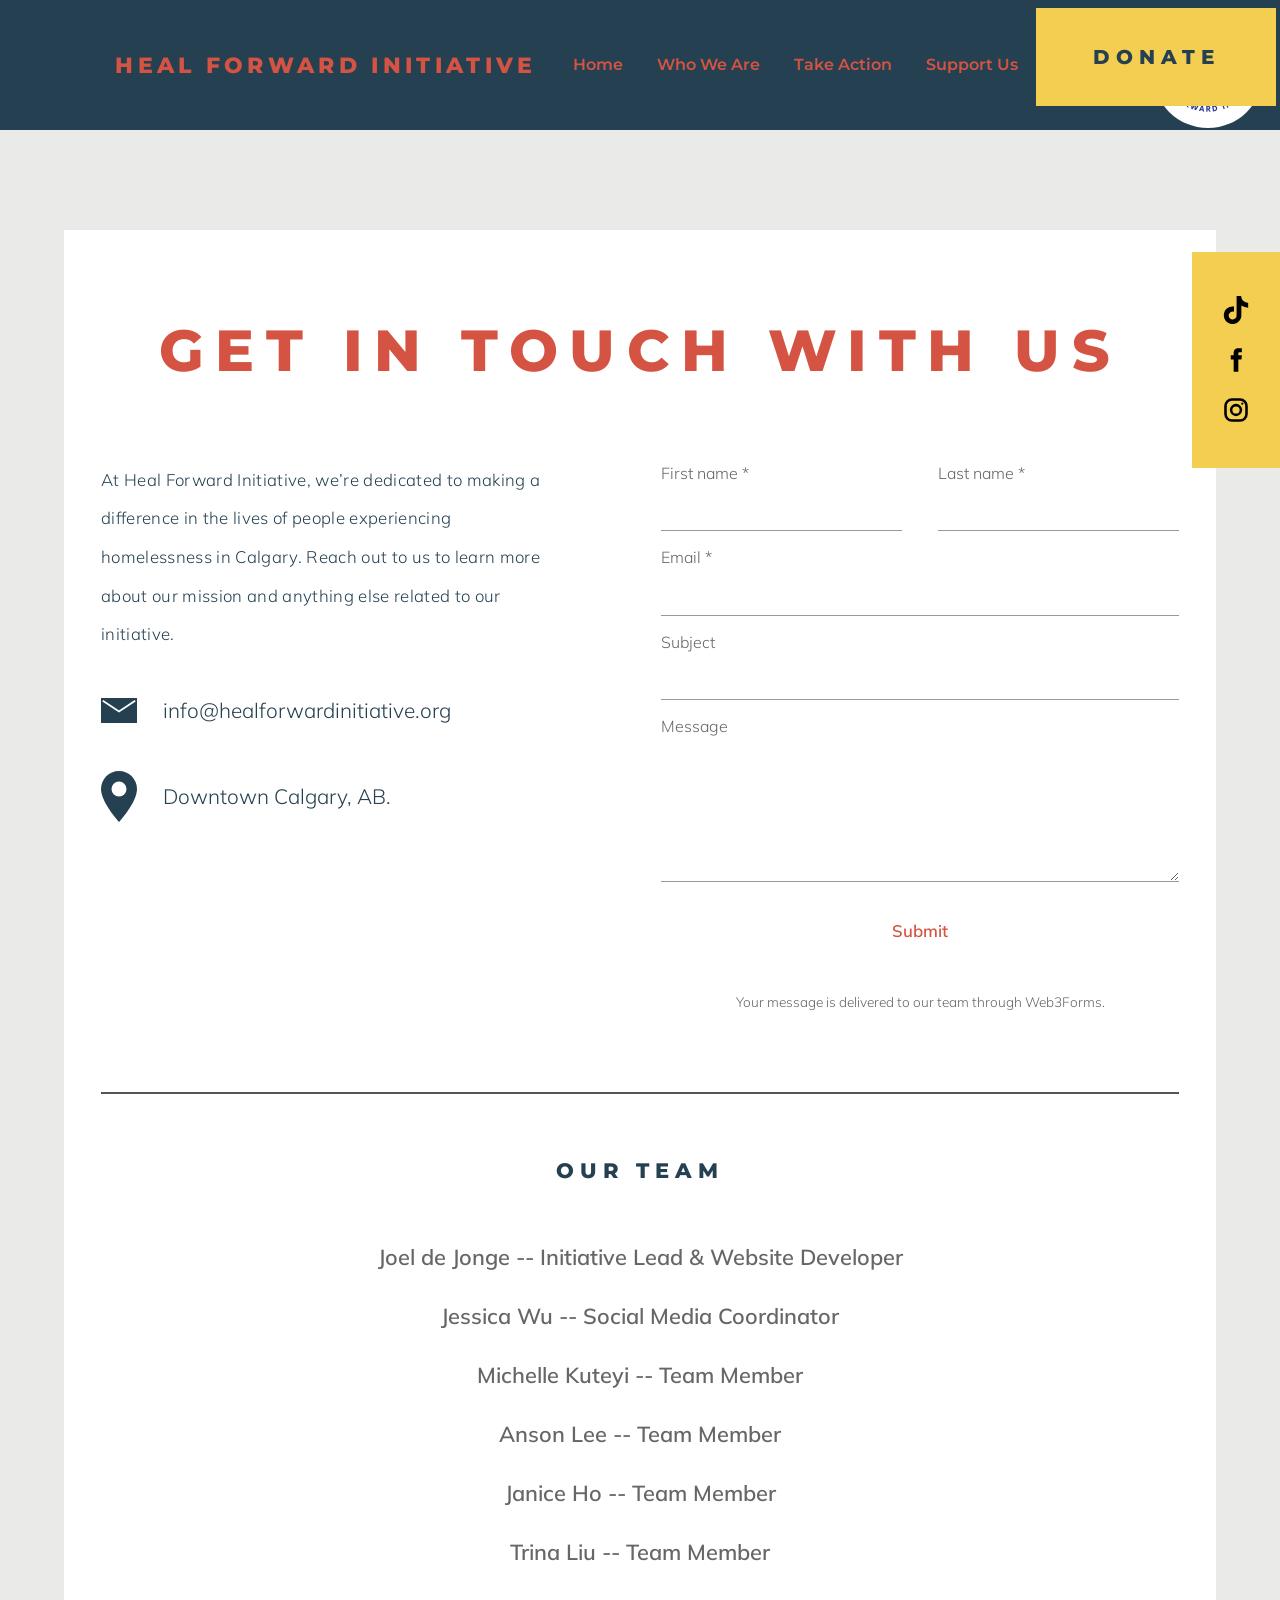
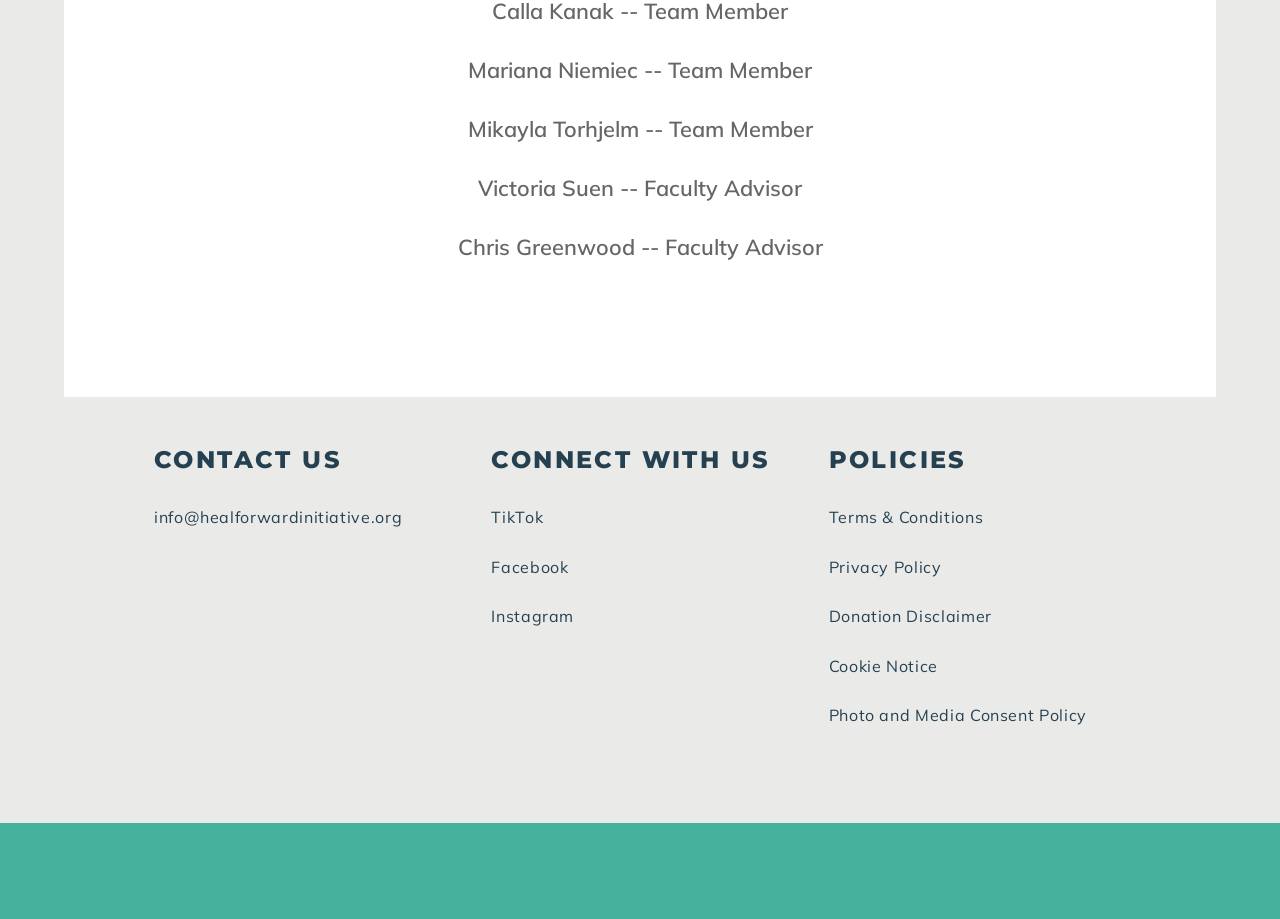
==== contact/index.html @ e74245ce "Create index.html" ====
<!DOCTYPE html>
<html lang="en">
<head>
  <meta charset="utf-8">
  <meta name="viewport" content="width=device-width, initial-scale=1">
  <meta name="color-scheme" content="only light">
  <title>Contact | Heal Forward Initiative</title>
  <meta name="description" content="Get in touch with HFI. We'd love to connect with donors, churches, and anyone who wants to make a difference in Calgary.">
  <link rel="icon" href="/logo.png">
  <link rel="preconnect" href="https://fonts.googleapis.com">
  <link rel="preconnect" href="https://fonts.gstatic.com" crossorigin>
  <link href="https://fonts.googleapis.com/css2?family=Montserrat:wght@500;600;800&family=Mulish:wght@300;400;600&family=Playfair+Display:ital,wght@0,400;1,400&family=Jost:wght@300&display=swap" rel="stylesheet">
  <link rel="stylesheet" href="/style.css">
  <link rel="stylesheet" href="/contact/contact.css">
</head>
<body class="ct">

<header class="site-header">
  <div class="header-inner">
    <a class="brand" href="/">Heal Forward Initiative</a>
    <button class="menu-btn" id="menu-btn" aria-label="Menu" aria-expanded="false" aria-controls="nav"><span></span><span></span><span></span></button>
    <nav class="nav" id="nav" aria-label="Main">
      <a href="/">Home</a>
      <a href="/who-we-are/">Who We Are</a>
      <a href="/take-action/">Take Action</a>
      <a href="/support-us/">Support Us</a>
      <a href="/contact/" class="current" aria-current="page">Contact</a>
    </nav>
    <a class="logo-link" href="/" aria-label="Heal Forward Initiative home"><img src="/logo.png" alt="Heal Forward Initiative logo" width="110" height="110"></a>
  </div>
  <a class="donate" href="/support-us/">Donate</a>
</header>

<aside class="social-bar" aria-label="Social media">
  <a href="https://www.tiktok.com/@healforwardinitiative" aria-label="TikTok"><svg viewBox="0 0 24 24" fill="currentColor"><path d="M12.525.02c1.31-.02 2.61-.01 3.91-.02.08 1.53.63 3.09 1.75 4.17 1.12 1.11 2.7 1.62 4.24 1.79v4.03c-1.44-.05-2.89-.35-4.2-.97-.57-.26-1.1-.59-1.62-.93-.01 2.92.01 5.84-.02 8.75-.08 1.4-.54 2.79-1.35 3.94-1.31 1.92-3.58 3.17-5.91 3.21-1.43.08-2.86-.31-4.08-1.03-2.02-1.19-3.44-3.37-3.65-5.71-.02-.5-.03-1-.01-1.49.18-1.9 1.12-3.72 2.58-4.96 1.66-1.44 3.98-2.13 6.15-1.72.02 1.48-.04 2.96-.04 4.44-.99-.32-2.15-.23-3.02.37-.63.41-1.11 1.04-1.36 1.75-.21.51-.15 1.07-.14 1.61.24 1.64 1.82 3.02 3.5 2.87 1.12-.01 2.19-.66 2.77-1.61.19-.33.4-.67.41-1.06.1-1.79.06-3.57.07-5.36.01-4.03-.01-8.05.02-12.07z"/></svg></a>
  <a href="https://www.facebook.com/profile.php?id=61590595524438" aria-label="Facebook"><svg viewBox="0 0 24 24" fill="currentColor"><path d="M14 8V6.5c0-.7.2-1.1 1.2-1.1H17V2h-2.8C11.2 2 10 3.7 10 6.2V8H7.5v3.5H10V22h4V11.5h2.7L17 8h-3z"/></svg></a>
  <a href="https://www.instagram.com/healforwardinitiative/" aria-label="Instagram"><svg viewBox="0 0 24 24" fill="none" stroke="currentColor" stroke-width="2.2"><rect x="3" y="3" width="18" height="18" rx="5.5"/><circle cx="12" cy="12" r="4.2"/><circle cx="17.4" cy="6.6" r="1" fill="currentColor" stroke="none"/></svg></a>
</aside>

<main>
  <section class="c-panel">
    <div class="c-wrap">
      <h1>Get in touch with us</h1>

      <div class="c-grid">
        <div>
          <p class="c-intro">At Heal Forward Initiative, we&rsquo;re dedicated to making a difference in the lives of people experiencing homelessness in Calgary. Reach out to us to learn more about our mission and anything else related to our initiative.</p>
          <p class="c-row">
            <svg viewBox="0 0 40 28" aria-hidden="true"><rect width="40" height="28" fill="#254151"/><path d="M2 3l18 12L38 3" fill="none" stroke="#fff" stroke-width="2"/></svg>
            <a href="mailto:info@healforwardinitiative.org">info@healforwardinitiative.org</a>
          </p>
          <p class="c-row">
            <svg viewBox="0 0 24 34" aria-hidden="true"><path d="M12 0C5.4 0 0 5.4 0 12c0 9 12 22 12 22s12-13 12-22C24 5.4 18.6 0 12 0z" fill="#254151"/><circle cx="12" cy="12" r="5" fill="#fff"/></svg>
            <span>Downtown Calgary, AB.</span>
          </p>
        </div>

        <form class="c-form" id="contact-form" action="https://api.web3forms.com/submit" method="POST">
          <input type="hidden" name="access_key" value="bcdc4eac-b3b6-4b79-a6b6-0e1a61b65789">
          <input type="hidden" name="from_name" value="Heal Forward Initiative website">
          <input type="checkbox" name="botcheck" style="display:none" tabindex="-1" autocomplete="off">
          <div class="pair">
            <div class="f"><label for="fn">First name *</label><input id="fn" name="first_name" type="text" required autocomplete="given-name"></div>
            <div class="f"><label for="ln">Last name *</label><input id="ln" name="last_name" type="text" required autocomplete="family-name"></div>
          </div>
          <div class="f"><label for="em">Email *</label><input id="em" name="email" type="email" required autocomplete="email"></div>
          <div class="f"><label for="sj">Subject</label><input id="sj" name="subject" type="text"></div>
          <div class="f"><label for="ms">Message</label><textarea id="ms" name="message"></textarea></div>
          <button class="c-send" id="send" type="submit">Submit</button>
          <p class="c-status" id="form-status" role="status"></p>
          <p class="c-note">Your message is delivered to our team through Web3Forms.</p>
        </form>
      </div>

      <hr class="c-rule">

      <h2>Our Team</h2>
      <ul class="team">
        <li>Joel de Jonge -- Initiative Lead &amp; Website Developer</li>
        <li>Jessica Wu -- Social Media Coordinator</li>
        <li>Michelle Kuteyi -- Team Member</li>
        <li>Anson Lee -- Team Member</li>
        <li>Janice Ho -- Team Member</li>
        <li>Trina Liu -- Team Member</li>
        <li>Calla Kanak -- Team Member</li>
        <li>Mariana Niemiec -- Team Member</li>
        <li>Mikayla Torhjelm -- Team Member</li>
        <li>Victoria Suen -- Faculty Advisor</li>
        <li>Chris Greenwood -- Faculty Advisor</li>
      </ul>
    </div>
  </section>
</main>

<footer class="site-footer">
  <div class="footer-grid">
    <div>
      <h3>Contact Us</h3>
      <ul><li><a href="mailto:info@healforwardinitiative.org">info@healforwardinitiative.org</a></li></ul>
    </div>
    <div>
      <h3>Connect With Us</h3>
      <ul>
        <li><a href="https://www.tiktok.com/@healforwardinitiative">TikTok</a></li>
        <li><a href="https://www.facebook.com/profile.php?id=61590595524438">Facebook</a></li>
        <li><a href="https://www.instagram.com/healforwardinitiative/">Instagram</a></li>
      </ul>
    </div>
    <div>
      <h3>Policies</h3>
      <ul>
        <li><a href="/terms-and-conditions/">Terms &amp; Conditions</a></li>
        <li><a href="/privacy-policy/">Privacy Policy</a></li>
        <li><a href="/donation-disclaimer/">Donation Disclaimer</a></li>
        <li><a href="/cookie-notice/">Cookie Notice</a></li>
        <li><a href="/photo-and-media-consent-policy/">Photo and Media Consent Policy</a></li>
      </ul>
    </div>
  </div>
  <div class="footer-strip"></div>
</footer>

<script>
  var btn = document.getElementById('menu-btn'), nav = document.getElementById('nav');
  btn.addEventListener('click', function () {
    var open = nav.classList.toggle('open');
    btn.setAttribute('aria-expanded', open);
  });

  var form = document.getElementById('contact-form'),
      status = document.getElementById('form-status'),
      send = document.getElementById('send');
  form.addEventListener('submit', function (e) {
    e.preventDefault();
    var fd = new FormData(form);
    fd.set('name', (fd.get('first_name') + ' ' + fd.get('last_name')).trim());
    if (!fd.get('subject')) fd.set('subject', 'New message from the HFI website');
    send.disabled = true; send.textContent = 'Sending...'; status.textContent = '';
    fetch('https://api.web3forms.com/submit', { method: 'POST', body: fd })
      .then(function (r) { return r.json(); })
      .then(function (d) {
        if (d.success) { status.textContent = 'Thank you! Your message has been sent.'; form.reset(); }
        else { status.textContent = 'Something went wrong. Please email us at info@healforwardinitiative.org.'; }
      })
      .catch(function () { status.textContent = 'Something went wrong. Please email us at info@healforwardinitiative.org.'; })
      .then(function () { send.disabled = false; send.textContent = 'Submit'; });
  });
</script>
</body>
</html>
---- style.css ----
:root {
  --red: #d55342;
  --green: #45b29d;
  --yellow: #f4ce50;
  --blue: #254151;
  --gray: #eaeae8;
  --head: 'Montserrat', 'Arial Black', Arial, sans-serif;
  --body: 'Mulish', 'Helvetica Neue', Arial, sans-serif;
}
* { box-sizing: border-box; }
html { scroll-behavior: smooth; }
body { margin: 0; background: var(--blue); color: #fff; font-family: var(--body); font-weight: 300; line-height: 1.6; }
a { color: inherit; }
:focus-visible { outline: 3px solid var(--yellow); outline-offset: 3px; }
h1, h2, h3 { font-family: var(--head); font-weight: 800; text-transform: uppercase; margin: 0; }

/* Header */
.site-header { position: sticky; top: 0; z-index: 20; background: var(--blue); height: 130px; }
.header-inner { display: flex; align-items: center; gap: 36px; height: 100%; padding-left: 9vw; }
.brand { font-family: var(--head); font-weight: 800; font-size: 1.35rem; letter-spacing: .2em; text-transform: uppercase; text-decoration: none; color: var(--red); white-space: nowrap; }
.nav { display: flex; gap: 34px; }
.nav a { font-family: var(--head); font-weight: 600; font-size: 1rem; text-decoration: none; color: var(--red); }
.nav a.current { color: #fff; }
.nav a:hover { color: #fff; }
.logo-link { display: block; width: 110px; height: 110px; border-radius: 50%; background: #fff; overflow: hidden; flex: none; margin-top: 16px; }
.logo-link img { display: block; width: 100%; height: 100%; }
.menu-btn { display: none; }
.donate { position: absolute; top: 8px; right: 4px; width: 240px; height: 98px; display: flex; align-items: center; justify-content: center; background: var(--yellow); color: var(--blue); font-family: var(--head); font-weight: 800; font-size: 1.25rem; letter-spacing: .3em; text-transform: uppercase; text-decoration: none; }
.donate:hover { background: #fff; }

/* Social bar */
.social-bar { position: fixed; right: 0; top: 28vh; z-index: 15; width: 88px; padding: 44px 0; display: flex; flex-direction: column; align-items: center; gap: 22px; background: var(--yellow); color: #000; }
.social-bar svg { display: block; width: 28px; height: 28px; }

/* Hero */
.hero { text-align: center; padding: 70px 24px 80px; }
.hero h1 { color: var(--yellow); font-size: clamp(2.6rem, 7vw, 5.4rem); letter-spacing: .14em; line-height: 1.45; max-width: 1000px; margin: 0 auto 50px; }
.lead { font-size: clamp(1.2rem, 2vw, 1.65rem); max-width: 900px; margin: 0 auto; }
.verse { font-weight: 600; font-size: clamp(1.05rem, 1.7vw, 1.4rem); max-width: 900px; margin: 48px auto; }
.btn-dark { display: inline-block; background: #222; color: #fff; text-decoration: none; padding: 18px 56px; font-weight: 400; letter-spacing: .05em; font-size: 1.1rem; }
.btn-dark:hover { background: #000; }

/* Mission / Join band */
.band { display: grid; grid-template-columns: 1.7fr 1fr; margin: 0 5%; min-height: 395px; }
.band h2 { font-size: clamp(1.8rem, 3vw, 2.6rem); letter-spacing: .12em; }
.band-mission { background: var(--gray); color: var(--blue); text-align: center; padding: 70px 48px; }
.band-mission p { font-size: clamp(1.15rem, 1.7vw, 1.5rem); line-height: 1.9; max-width: 600px; margin: 24px auto; }
.text-link { color: var(--green); text-decoration: none; font-size: 1.1rem; }
.text-link:hover { text-decoration: underline; }
.band-join { background: var(--red); color: #fff; text-align: center; padding: 70px 24px; }
.band-join h2 { margin-bottom: 56px; }

/* Pill buttons */
.btn-pill { display: inline-block; background: #fff; color: var(--red); font-family: var(--head); font-weight: 600; text-decoration: none; padding: 18px 40px; border-radius: 50px; text-transform: uppercase; font-size: 1rem; }
.cta .btn-pill { text-transform: none; font-size: 1.05rem; padding: 20px 48px; }
.btn-pill:hover { background: var(--yellow); color: var(--blue); }

/* Why this matters */
.why { padding: 70px 5% 90px; text-align: center; }
.why h2 { color: var(--yellow); font-size: clamp(2rem, 4.5vw, 3.6rem); letter-spacing: .22em; margin-bottom: 36px; }
.why-box { display: grid; grid-template-columns: 1fr 1fr; max-width: 1180px; margin: 0 auto; border: 4px solid var(--yellow); }
.why-box p { margin: 0; padding: 40px 36px; font-size: clamp(1.1rem, 1.9vw, 1.7rem); line-height: 1.7; }
.why-box p + p { border-left: 4px solid var(--yellow); }

/* Call to action */
.cta { background: var(--red); display: flex; align-items: center; justify-content: center; gap: 90px; padding: 100px 5%; }
.cta h2 { font-size: clamp(1.4rem, 2.4vw, 2rem); letter-spacing: .12em; max-width: 620px; }

/* Footer */
.site-footer { background: var(--gray); color: var(--blue); }
.footer-grid { display: grid; grid-template-columns: repeat(3, 1fr); gap: 40px; max-width: 1100px; margin: 0 auto; padding: 44px 5% 70px; }
.site-footer h3 { font-size: 1.5rem; letter-spacing: .1em; margin-bottom: 26px; }
.site-footer ul { list-style: none; margin: 0; padding: 0; }
.site-footer li { margin-bottom: 24px; font-weight: 400; letter-spacing: .04em; }
.site-footer a { text-decoration: none; }
.site-footer a:hover { text-decoration: underline; }
.footer-strip { height: 96px; background: var(--green); }

/* Tablet and phone */
@media (max-width: 1100px) {
  .site-header { position: static; height: auto; padding: 36px 16px 28px; text-align: center; }
  .header-inner { flex-direction: column; gap: 22px; padding: 0; }
  .brand { font-size: clamp(1rem, 4.4vw, 1.6rem); white-space: normal; }
  .logo-link { display: none; }
  .menu-btn { display: block; background: none; border: 0; padding: 10px; cursor: pointer; }
  .menu-btn span { display: block; width: 38px; height: 4px; background: #fff; margin: 7px 0; border-radius: 2px; }
  .nav { display: none; flex-direction: column; gap: 16px; }
  .nav.open { display: flex; }
  .donate { position: static; width: 82%; height: 62px; margin: 28px auto 0; }
  .social-bar { display: none; }
  .band { grid-template-columns: 1fr; margin: 0; }
  .band-mission, .band-join { padding: 60px 24px; }
  .why-box { grid-template-columns: 1fr; border: 0; border-top: 4px solid var(--yellow); border-bottom: 4px solid var(--yellow); }
  .why-box p + p { border-left: 0; }
  .cta { flex-direction: column; gap: 40px; text-align: center; padding: 70px 24px; }
  .footer-grid { grid-template-columns: 1fr; text-align: center; padding-bottom: 50px; }
}
@media (prefers-reduced-motion: reduce) { html { scroll-behavior: auto; } }
---- contact/contact.css ----
/* Contact page only (self-contained) */
body.ct { background: var(--gray); color: var(--blue); }
.ct main { padding-top: 100px; }
.c-panel { background: #fff; margin: 0 5%; padding: 80px 24px 110px; }
.c-wrap { max-width: 1078px; margin: 0 auto; }
.c-panel h1 { font-size: clamp(2rem, 5vw, 3.6rem); letter-spacing: .2em; color: var(--red); text-align: center; line-height: 1.4; margin: 0 0 70px; }
.c-grid { display: grid; grid-template-columns: 1fr 1.15fr; gap: 110px; align-items: start; }
.c-intro { font-size: 1.05rem; line-height: 2.3; letter-spacing: .02em; margin: 0 0 40px; }
.c-row { display: flex; align-items: center; gap: 26px; margin: 0 0 44px; font-size: 1.3rem; }
.c-row svg { flex: none; width: 36px; }
.c-row a { text-decoration: none; }
.c-row a:hover { text-decoration: underline; }
.c-form .pair { display: grid; grid-template-columns: 1fr 1fr; gap: 36px; }
.c-form label { display: block; font-size: 1rem; color: #666; margin: 0 0 2px; }
.c-form .f { margin: 0 0 14px; }
.c-form input, .c-form textarea { width: 100%; border: 0; border-bottom: 1px solid #999; background: transparent; font: 300 1.1rem var(--body); color: var(--blue); padding: 12px 0 8px; border-radius: 0; }
.c-form textarea { height: 140px; resize: vertical; }
.c-form input:focus, .c-form textarea:focus { outline: 0; border-bottom: 2px solid var(--red); }
.c-send { display: block; margin: 20px auto 0; background: none; border: 0; color: var(--red); font: 600 1.05rem var(--body); cursor: pointer; padding: 10px 24px; }
.c-send:hover { text-decoration: underline; }
.c-send:disabled { opacity: .6; cursor: default; }
.c-status { text-align: center; font-size: 1rem; min-height: 1.5em; margin: 10px 0 0; }
.c-note { text-align: center; font-size: .85rem; color: #666; margin: 6px 0 0; }
.c-rule { border: 0; border-top: 2px solid #555; margin: 80px 0 60px; }
.c-panel h2 { font-size: 1.3rem; letter-spacing: .28em; text-align: center; margin: 0 0 50px; }
.team { list-style: none; margin: 0; padding: 0; text-align: center; }
.team li { font: 600 clamp(1.1rem, 1.7vw, 1.5rem) var(--body); color: #666; line-height: 1.7; margin: 0 0 22px; }
@media (max-width: 1100px) {
  .ct main { padding-top: 0; }
  .c-panel { margin: 0; padding: 40px 20px 70px; }
  .c-panel h1 { margin-bottom: 36px; }
  .c-grid { grid-template-columns: 1fr; gap: 20px; }
  .c-intro { text-align: center; }
  .c-form .pair { grid-template-columns: 1fr; gap: 0; }
  .c-row { font-size: 1.15rem; gap: 18px; }
  .c-rule { margin: 50px 0 40px; }
}
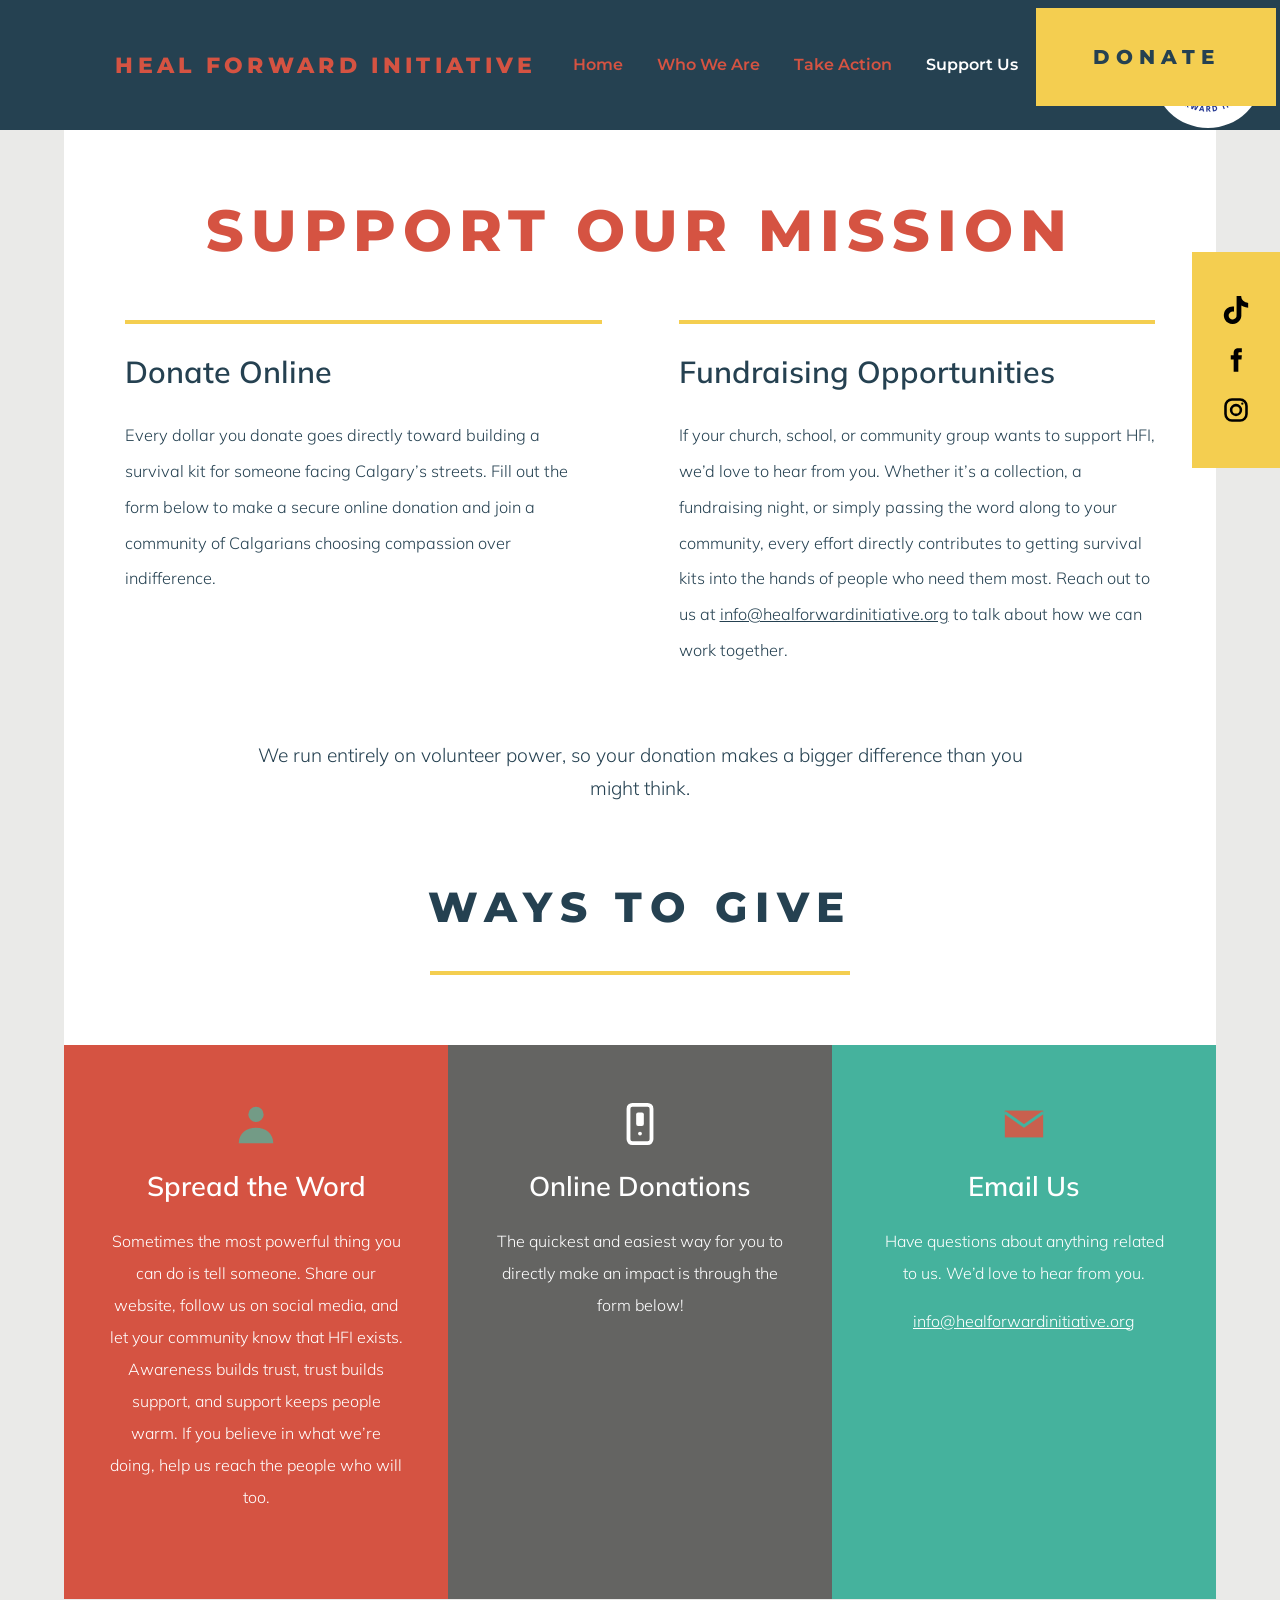
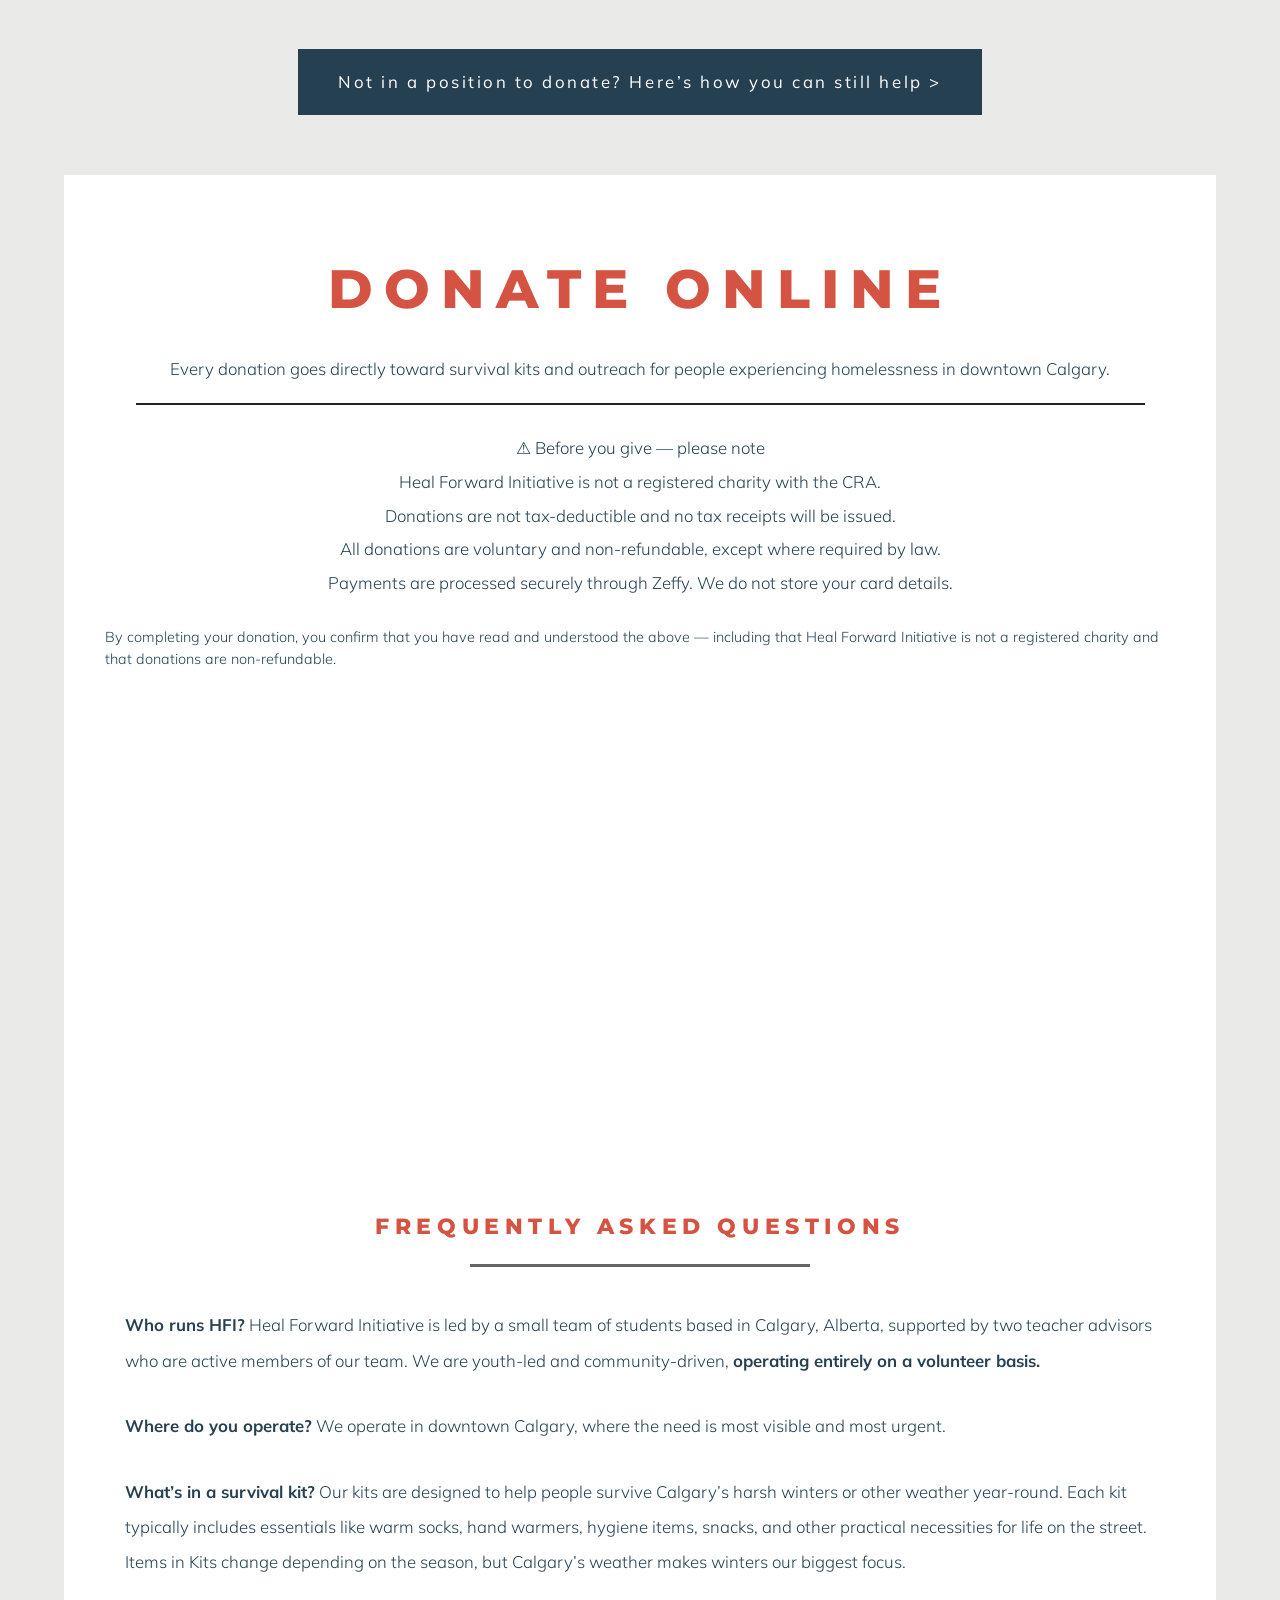
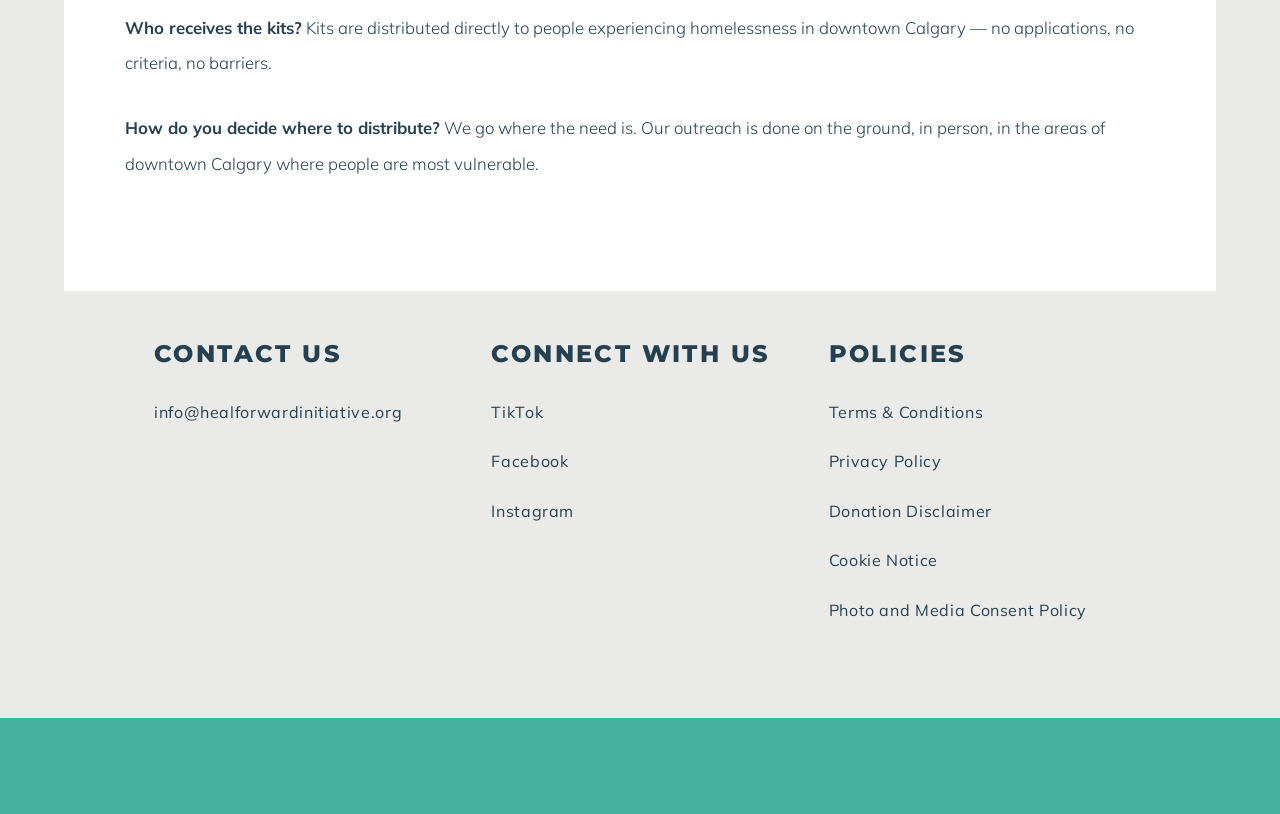
==== commit c78f421d: "Update index.html" ====
--- a/contact/index.html
+++ b/contact/index.html
@@ -4,16 +4,77 @@
   <meta charset="utf-8">
   <meta name="viewport" content="width=device-width, initial-scale=1">
   <meta name="color-scheme" content="only light">
-  <title>Contact | Heal Forward Initiative</title>
-  <meta name="description" content="Get in touch with HFI. We'd love to connect with donors, churches, and anyone who wants to make a difference in Calgary.">
+  <title>Support Us | Heal Forward Initiative</title>
+  <meta name="description" content="Every dollar helps. Support Heal Forward Initiative's mission to serve Calgary's homeless community with dignity, care, and essential supplies.">
+  <!-- head-pass -->
+  <link rel="canonical" href="https://www.healforwardinitiative.org/support-us/">
+  <meta name="theme-color" content="#254151">
+  <meta property="og:type" content="website">
+  <meta property="og:site_name" content="Heal Forward Initiative">
+  <meta property="og:title" content="Support Us | Heal Forward Initiative">
+  <meta property="og:description" content="Every dollar helps. Support Heal Forward Initiative's mission to serve Calgary's homeless community with dignity, care, and essential supplies.">
+  <meta property="og:url" content="https://www.healforwardinitiative.org/support-us/">
+  <meta property="og:image" content="https://www.healforwardinitiative.org/share.png">
+  <meta property="og:image:width" content="1200">
+  <meta property="og:image:height" content="630">
+  <meta property="og:image:alt" content="Heal Forward Initiative logo with the words Restoring dignity, faith, and hope in Calgary">
+  <meta name="twitter:card" content="summary_large_image">
+  <!-- /head-pass -->
   <link rel="icon" href="/logo.png">
   <link rel="preconnect" href="https://fonts.googleapis.com">
   <link rel="preconnect" href="https://fonts.gstatic.com" crossorigin>
-  <link href="https://fonts.googleapis.com/css2?family=Montserrat:wght@500;600;800&family=Mulish:wght@300;400;600&family=Playfair+Display:ital,wght@0,400;1,400&family=Jost:wght@300&display=swap" rel="stylesheet">
+  <link href="https://fonts.googleapis.com/css2?family=Montserrat:wght@500;600;800&family=Mulish:wght@300;400;600;700&family=Playfair+Display:ital,wght@0,400;1,400&family=Jost:wght@300&display=swap" rel="stylesheet">
   <link rel="stylesheet" href="/style.css">
-  <link rel="stylesheet" href="/contact/contact.css">
+  <style>
+/* Support Us page only (self-contained) */
+body.su { background: var(--gray); color: var(--blue); }
+.su-panel { background: #fff; margin: 0 5%; }
+.su-wrap { max-width: 1078px; margin: 0 auto; padding: 0 24px; }
+.su-top { padding-top: 70px; }
+.su-panel h1 { font-size: clamp(2rem, 4.8vw, 3.6rem); letter-spacing: .12em; line-height: 1.05; color: var(--red); text-align: center; margin: 0 0 60px; }
+.su-pair { display: grid; grid-template-columns: 1fr 1fr; gap: 77px; margin: 0 0 70px; }
+.su-pair > div { border-top: 4px solid var(--yellow); padding-top: 28px; }
+.su-pair h3 { font: 600 1.9rem/1.3 var(--body); text-transform: none; letter-spacing: 0; margin: 0 0 26px; }
+.su-pair p { font-size: 1.02rem; line-height: 2.2; margin: 0; }
+.su-pair a { color: var(--blue); }
+.su-volunteer { text-align: center; font-size: 1.2rem; line-height: 1.7; max-width: 800px; margin: 0 auto 70px; }
+.su-ways { text-align: center; font-size: clamp(1.8rem, 3.4vw, 2.6rem); letter-spacing: .2em; margin: 0 0 30px; }
+.su-rule { width: min(420px, 80%); height: 4px; background: var(--yellow); border: 0; margin: 0 auto 70px; }
+.su-cols { display: grid; grid-template-columns: repeat(3, 1fr); }
+.su-col { color: #fff; text-align: center; padding: 56px 44px 70px; min-height: 450px; }
+.su-col svg { width: 46px; height: 46px; }
+.su-col h3 { font: 600 1.7rem var(--body); text-transform: none; letter-spacing: 0; margin: 14px 0 22px; }
+.su-col p { font-size: 1rem; line-height: 2; margin: 0 0 1em; }
+.su-col a { color: #fff; }
+.c-red { background: var(--red); } .c-gray { background: #646462; } .c-teal { background: var(--green); }
+.su-band { padding: 50px 24px 60px; text-align: center; }
+.su-help { display: inline-block; background: var(--blue); color: #fff; font: 400 1.05rem/1.6 var(--body); letter-spacing: .15em; padding: 20px 40px; text-decoration: none; }
+.su-help:hover { background: #1b3140; }
+.su-give { padding: 70px 0 80px; }
+.su-give h2 { font-size: clamp(2rem, 4.6vw, 3.4rem); letter-spacing: .2em; color: var(--red); text-align: center; margin: 0 0 24px; }
+.su-sub { text-align: center; font-size: 1.05rem; margin: 0 0 20px; }
+.su-line { border: 0; border-top: 2px solid #222; width: min(1009px, 100%); margin: 0 auto 26px; }
+.su-note { text-align: center; font-size: 1.05rem; line-height: 2; margin: 0 0 28px; }
+.su-confirm { font-size: .9rem; line-height: 1.5; margin: 0 0 18px; }
+.su-zeffy { max-width: 1118px; margin: 0 auto 70px; padding: 0 24px; }
+.su-faq h2 { font-size: 1.4rem; letter-spacing: .25em; margin: 0 0 20px; }
+.su-faq .u { width: min(340px, 70%); border: 0; border-top: 3px solid #666; margin: 0 auto 40px; }
+.su-faq p { font-size: 1.05rem; line-height: 2.1; margin: 0 0 1.8em; }
+.su-faq b { font-weight: 700; }
+@media (max-width: 1100px) {
+  .su-panel { margin: 0; }
+  .su-top { padding-top: 40px; }
+  .su-pair { grid-template-columns: 1fr; gap: 40px; margin-bottom: 50px; }
+  .su-pair > div { text-align: center; }
+  .su-cols { grid-template-columns: 1fr; }
+  .su-col { min-height: 0; padding: 50px 24px 56px; }
+  .su-give { padding: 50px 0 60px; }
+  .su-help { display: block; font-size: .95rem; padding: 18px 20px; }
+  .su-faq h2 { text-align: center; }
+}
+  </style>
 </head>
-<body class="ct">
+<body class="su">
 
 <header class="site-header">
   <div class="header-inner">
@@ -23,8 +84,8 @@
       <a href="/">Home</a>
       <a href="/who-we-are/">Who We Are</a>
       <a href="/take-action/">Take Action</a>
-      <a href="/support-us/">Support Us</a>
-      <a href="/contact/" class="current" aria-current="page">Contact</a>
+      <a href="/support-us/" class="current" aria-current="page">Support Us</a>
+      <a href="/contact/">Contact</a>
     </nav>
     <a class="logo-link" href="/" aria-label="Heal Forward Initiative home"><img src="/logo.png" alt="Heal Forward Initiative logo" width="110" height="110"></a>
   </div>
@@ -38,56 +99,85 @@
 </aside>
 
 <main>
-  <section class="c-panel">
-    <div class="c-wrap">
-      <h1>Get in touch with us</h1>
-
-      <div class="c-grid">
+  <section class="su-panel">
+    <div class="su-wrap su-top">
+      <h1>Support our mission</h1>
+
+      <div class="su-pair">
         <div>
-          <p class="c-intro">At Heal Forward Initiative, we&rsquo;re dedicated to making a difference in the lives of people experiencing homelessness in Calgary. Reach out to us to learn more about our mission and anything else related to our initiative.</p>
-          <p class="c-row">
-            <svg viewBox="0 0 40 28" aria-hidden="true"><rect width="40" height="28" fill="#254151"/><path d="M2 3l18 12L38 3" fill="none" stroke="#fff" stroke-width="2"/></svg>
-            <a href="mailto:info@healforwardinitiative.org">info@healforwardinitiative.org</a>
-          </p>
-          <p class="c-row">
-            <svg viewBox="0 0 24 34" aria-hidden="true"><path d="M12 0C5.4 0 0 5.4 0 12c0 9 12 22 12 22s12-13 12-22C24 5.4 18.6 0 12 0z" fill="#254151"/><circle cx="12" cy="12" r="5" fill="#fff"/></svg>
-            <span>Downtown Calgary, AB.</span>
-          </p>
+          <h3>Donate Online</h3>
+          <p>Every dollar you donate goes directly toward building a survival kit for someone facing Calgary&rsquo;s streets. Fill out the form below to make a secure online donation and join a community of Calgarians choosing compassion over indifference.</p>
         </div>
-
-        <form class="c-form" id="contact-form" action="https://api.web3forms.com/submit" method="POST">
-          <input type="hidden" name="access_key" value="bcdc4eac-b3b6-4b79-a6b6-0e1a61b65789">
-          <input type="hidden" name="from_name" value="Heal Forward Initiative website">
-          <input type="checkbox" name="botcheck" style="display:none" tabindex="-1" autocomplete="off">
-          <div class="pair">
-            <div class="f"><label for="fn">First name *</label><input id="fn" name="first_name" type="text" required autocomplete="given-name"></div>
-            <div class="f"><label for="ln">Last name *</label><input id="ln" name="last_name" type="text" required autocomplete="family-name"></div>
-          </div>
-          <div class="f"><label for="em">Email *</label><input id="em" name="email" type="email" required autocomplete="email"></div>
-          <div class="f"><label for="sj">Subject</label><input id="sj" name="subject" type="text"></div>
-          <div class="f"><label for="ms">Message</label><textarea id="ms" name="message"></textarea></div>
-          <button class="c-send" id="send" type="submit">Submit</button>
-          <p class="c-status" id="form-status" role="status"></p>
-          <p class="c-note">Your message is delivered to our team through Web3Forms.</p>
-        </form>
-      </div>
-
-      <hr class="c-rule">
-
-      <h2>Our Team</h2>
-      <ul class="team">
-        <li>Joel de Jonge -- Initiative Lead &amp; Website Developer</li>
-        <li>Jessica Wu -- Social Media Coordinator</li>
-        <li>Michelle Kuteyi -- Team Member</li>
-        <li>Anson Lee -- Team Member</li>
-        <li>Janice Ho -- Team Member</li>
-        <li>Trina Liu -- Team Member</li>
-        <li>Calla Kanak -- Team Member</li>
-        <li>Mariana Niemiec -- Team Member</li>
-        <li>Mikayla Torhjelm -- Team Member</li>
-        <li>Victoria Suen -- Faculty Advisor</li>
-        <li>Chris Greenwood -- Faculty Advisor</li>
-      </ul>
+        <div>
+          <h3>Fundraising Opportunities</h3>
+          <p>If your church, school, or community group wants to support HFI, we&rsquo;d love to hear from you. Whether it&rsquo;s a collection, a fundraising night, or simply passing the word along to your community, every effort directly contributes to getting survival kits into the hands of people who need them most. Reach out to us at <a href="mailto:info@healforwardinitiative.org">info@healforwardinitiative.org</a> to talk about how we can work together.</p>
+        </div>
+      </div>
+
+      <p class="su-volunteer">We run entirely on volunteer power, so your donation makes a bigger difference than you might think.</p>
+
+      <h2 class="su-ways">Ways to Give</h2>
+      <hr class="su-rule">
+    </div>
+
+    <div class="su-cols">
+      <div class="su-col c-red">
+        <svg width="46" height="46" viewBox="0 0 24 24" aria-hidden="true"><circle cx="12" cy="7" r="4" fill="#739b86"/><path d="M3 22c0-5 4-8 9-8s9 3 9 8z" fill="#739b86"/></svg>
+        <h3>Spread the Word</h3>
+        <p>Sometimes the most powerful thing you can do is tell someone. Share our website, follow us on social media, and let your community know that HFI exists. Awareness builds trust, trust builds support, and support keeps people warm. If you believe in what we&rsquo;re doing, help us reach the people who will too.</p>
+      </div>
+      <div class="su-col c-gray">
+        <svg width="46" height="46" viewBox="0 0 24 24" aria-hidden="true"><rect x="6" y="2" width="12" height="20" rx="2" fill="none" stroke="#fff" stroke-width="2"/><rect x="10" y="6" width="4" height="7" rx="1" fill="#fff"/><circle cx="12" cy="17" r="1" fill="#fff"/></svg>
+        <h3>Online Donations</h3>
+        <p>The quickest and easiest way for you to directly make an impact is through the form below!</p>
+      </div>
+      <div class="su-col c-teal">
+        <svg width="46" height="46" viewBox="0 0 24 24" aria-hidden="true"><rect x="2" y="5" width="20" height="14" fill="#c9604e"/><path d="M2 6l10 7 10-7" fill="none" stroke="#45b29d" stroke-width="1.6"/></svg>
+        <h3>Email Us</h3>
+        <p>Have questions about anything related to us. We&rsquo;d love to hear from you.</p>
+        <p><a href="mailto:info@healforwardinitiative.org">info@healforwardinitiative.org</a></p>
+      </div>
+    </div>
+  </section>
+
+  <div class="su-band">
+    <a class="su-help" href="/take-action/">Not in a position to donate? Here&rsquo;s how you can still help &gt;</a>
+  </div>
+
+  <section class="su-panel su-give" id="donate">
+    <div class="su-wrap">
+      <h2>Donate online</h2>
+      <p class="su-sub">Every donation goes directly toward survival kits and outreach for people experiencing homelessness in downtown Calgary.</p>
+      <hr class="su-line">
+      <p class="su-note">&#9888; Before you give &mdash; please note<br>
+        Heal Forward Initiative is not a registered charity with the CRA.<br>
+        Donations are not tax-deductible and no tax receipts will be issued.<br>
+        All donations are voluntary and non-refundable, except where required by law.<br>
+        Payments are processed securely through Zeffy. We do not store your card details.</p>
+    </div>
+
+    <div class="su-zeffy">
+      <p class="su-confirm">By completing your donation, you confirm that you have read and understood the above &mdash; including that Heal Forward Initiative is not a registered charity and that donations are non-refundable.</p>
+      <div>
+        <div data-zeffy-embed data-form-url="/embed/donation-form/donate-to-change-lives-25573"></div>
+        <div data-zeffy-embed-fallback style="display:none;">
+          <div style="position:relative;overflow:hidden;height:450px;width:100%;"><iframe title='Donation form powered by Zeffy' style='position: absolute; border: 0; top:0;left:0;bottom:0;right:0;width:100%;height:100%' data-zeffy-embed-src='https://www.zeffy.com/embed/donation-form/donate-to-change-lives-25573' allowpaymentrequest allowTransparency="true"></iframe></div>
+        </div>
+        <script
+          src="https://www.zeffy.com/embed/v2/zeffy-embed.js"
+          onerror="document.querySelectorAll('[data-zeffy-embed-fallback]').forEach(function(el){el.style.display='block';el.querySelectorAll('iframe[data-zeffy-embed-src]').forEach(function(f){f.src=f.getAttribute('data-zeffy-embed-src');});});">
+        </script>
+      </div>
+    </div>
+
+    <div class="su-wrap su-faq">
+      <h2>Frequently Asked Questions</h2>
+      <hr class="u">
+      <p><b>Who runs HFI?</b> Heal Forward Initiative is led by a small team of students based in Calgary, Alberta, supported by two teacher advisors who are active members of our team. We are youth-led and community-driven, <b>operating entirely on a volunteer basis.</b></p>
+      <p><b>Where do you operate?</b> We operate in downtown Calgary, where the need is most visible and most urgent.</p>
+      <p><b>What&rsquo;s in a survival kit?</b> Our kits are designed to help people survive Calgary&rsquo;s harsh winters or other weather year-round. Each kit typically includes essentials like warm socks, hand warmers, hygiene items, snacks, and other practical necessities for life on the street. Items in Kits change depending on the season, but Calgary&rsquo;s weather makes winters our biggest focus.</p>
+      <p><b>Who receives the kits?</b> Kits are distributed directly to people experiencing homelessness in downtown Calgary &mdash; no applications, no criteria, no barriers.</p>
+      <p><b>How do you decide where to distribute?</b> We go where the need is. Our outreach is done on the ground, in person, in the areas of downtown Calgary where people are most vulnerable.</p>
     </div>
   </section>
 </main>
@@ -126,25 +216,6 @@
     var open = nav.classList.toggle('open');
     btn.setAttribute('aria-expanded', open);
   });
-
-  var form = document.getElementById('contact-form'),
-      status = document.getElementById('form-status'),
-      send = document.getElementById('send');
-  form.addEventListener('submit', function (e) {
-    e.preventDefault();
-    var fd = new FormData(form);
-    fd.set('name', (fd.get('first_name') + ' ' + fd.get('last_name')).trim());
-    if (!fd.get('subject')) fd.set('subject', 'New message from the HFI website');
-    send.disabled = true; send.textContent = 'Sending...'; status.textContent = '';
-    fetch('https://api.web3forms.com/submit', { method: 'POST', body: fd })
-      .then(function (r) { return r.json(); })
-      .then(function (d) {
-        if (d.success) { status.textContent = 'Thank you! Your message has been sent.'; form.reset(); }
-        else { status.textContent = 'Something went wrong. Please email us at info@healforwardinitiative.org.'; }
-      })
-      .catch(function () { status.textContent = 'Something went wrong. Please email us at info@healforwardinitiative.org.'; })
-      .then(function () { send.disabled = false; send.textContent = 'Submit'; });
-  });
 </script>
 </body>
 </html>
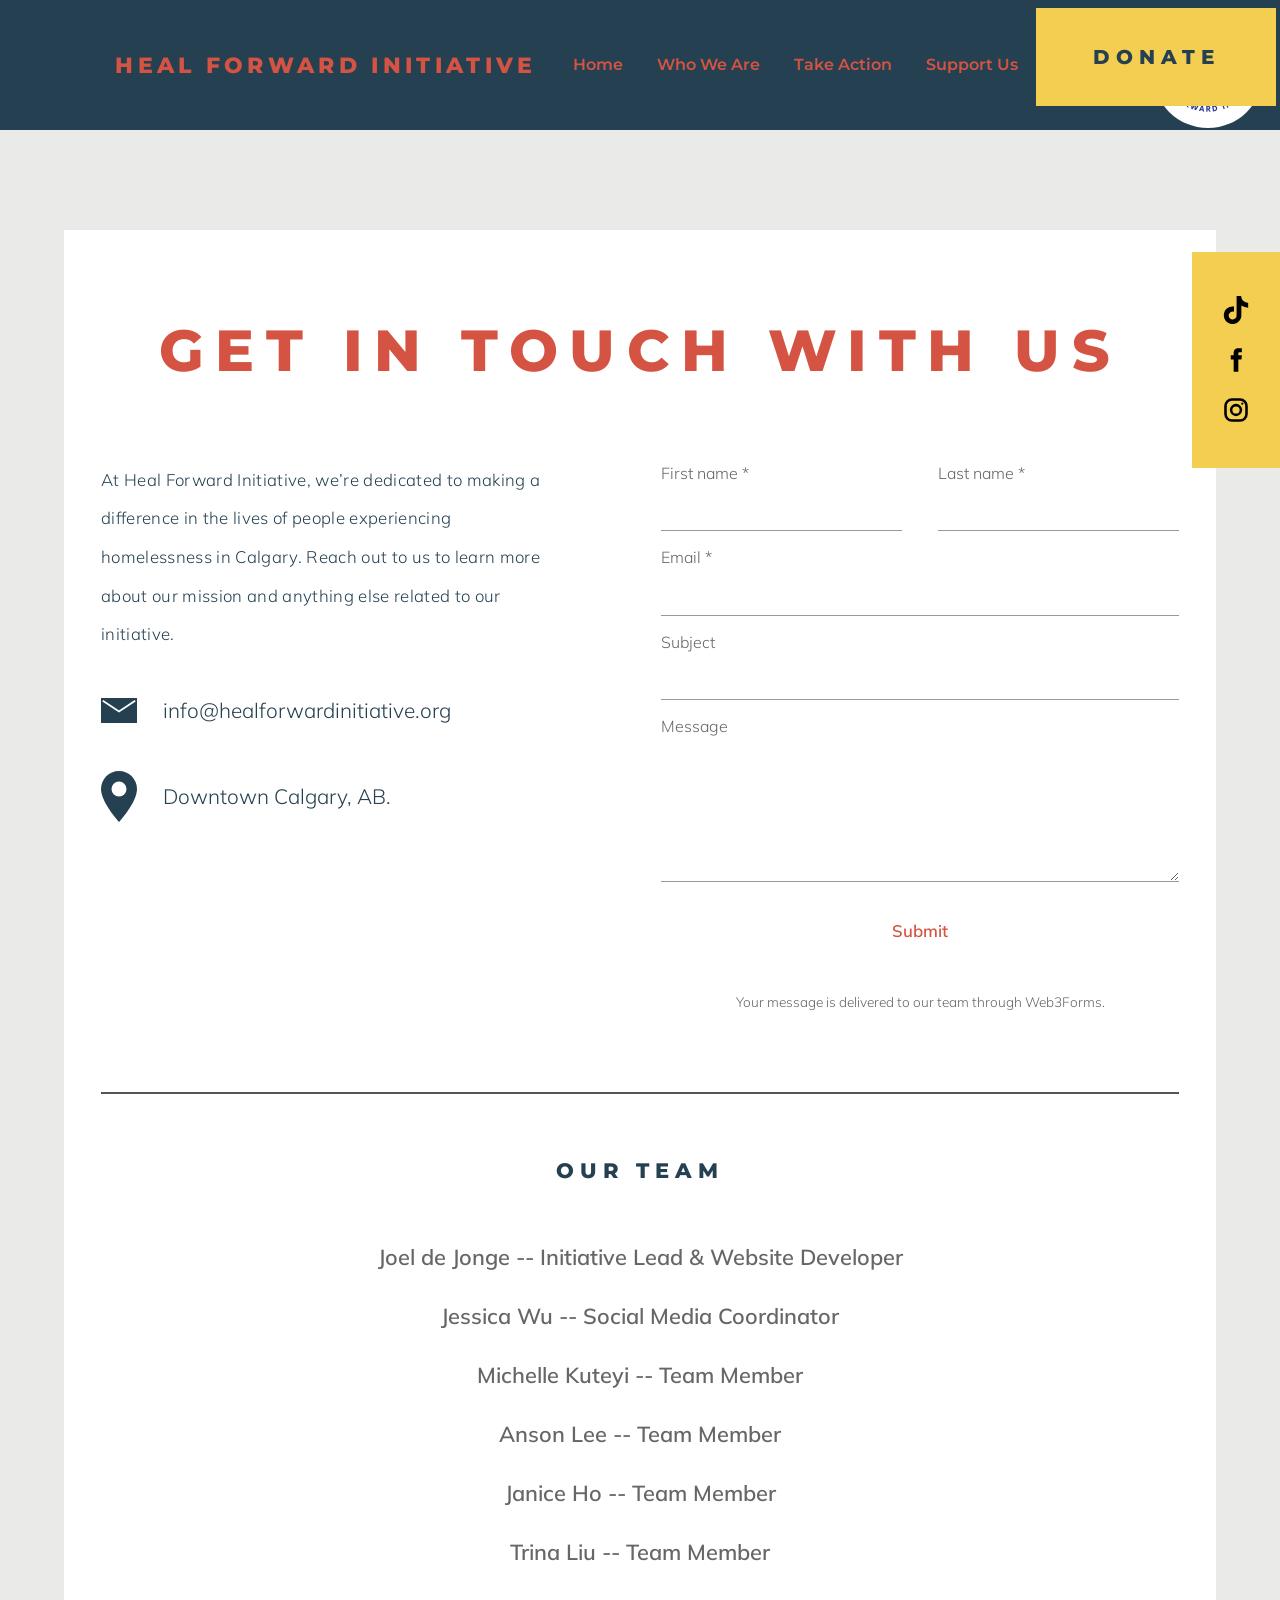
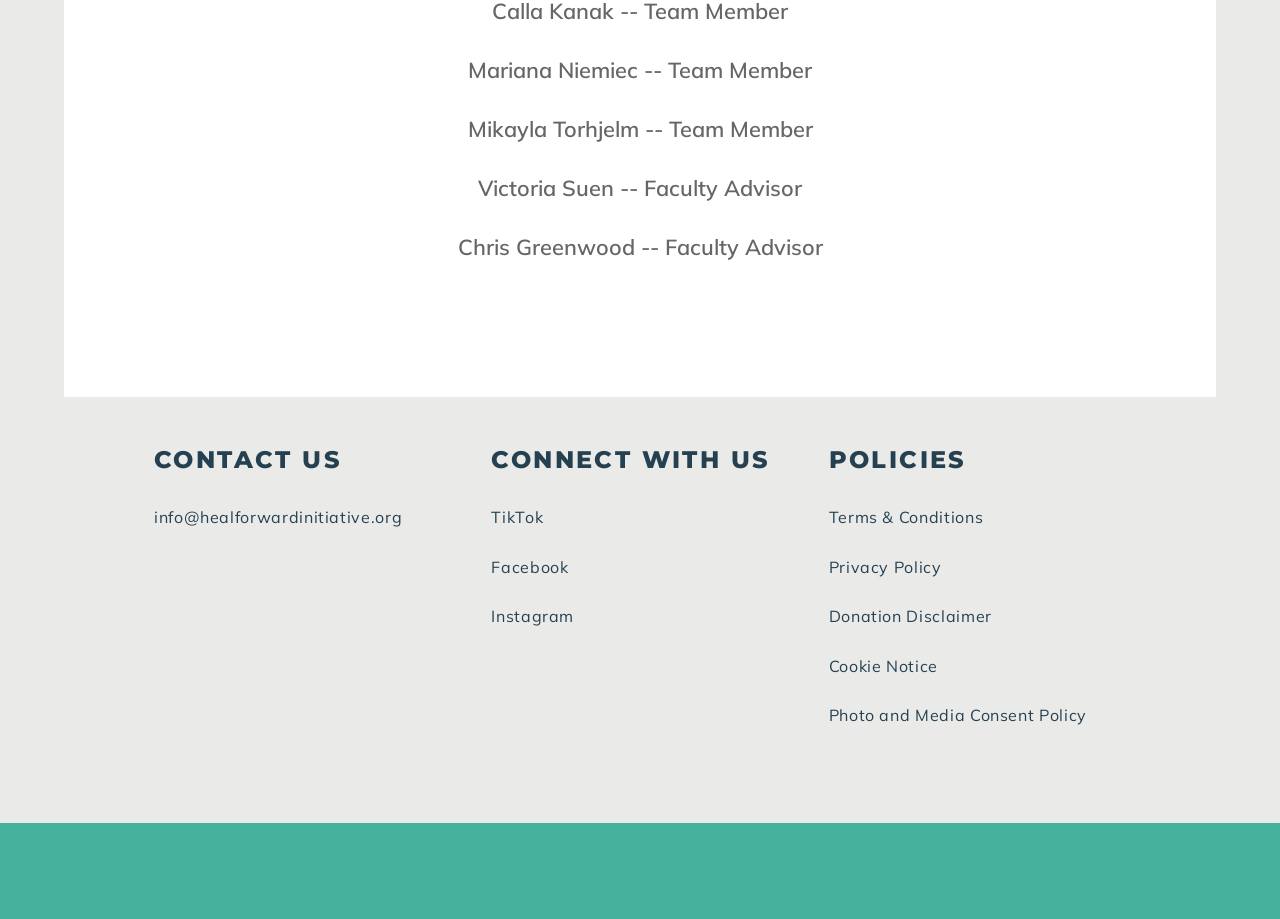
==== commit 44917ceb: "Update index.html" ====
--- a/contact/index.html
+++ b/contact/index.html
@@ -4,16 +4,16 @@
   <meta charset="utf-8">
   <meta name="viewport" content="width=device-width, initial-scale=1">
   <meta name="color-scheme" content="only light">
-  <title>Support Us | Heal Forward Initiative</title>
-  <meta name="description" content="Every dollar helps. Support Heal Forward Initiative's mission to serve Calgary's homeless community with dignity, care, and essential supplies.">
+  <title>Contact | Heal Forward Initiative</title>
+  <meta name="description" content="Get in touch with HFI. We'd love to connect with donors, churches, and anyone who wants to make a difference in Calgary.">
   <!-- head-pass -->
-  <link rel="canonical" href="https://www.healforwardinitiative.org/support-us/">
+  <link rel="canonical" href="https://www.healforwardinitiative.org/contact/">
   <meta name="theme-color" content="#254151">
   <meta property="og:type" content="website">
   <meta property="og:site_name" content="Heal Forward Initiative">
-  <meta property="og:title" content="Support Us | Heal Forward Initiative">
-  <meta property="og:description" content="Every dollar helps. Support Heal Forward Initiative's mission to serve Calgary's homeless community with dignity, care, and essential supplies.">
-  <meta property="og:url" content="https://www.healforwardinitiative.org/support-us/">
+  <meta property="og:title" content="Contact | Heal Forward Initiative">
+  <meta property="og:description" content="Get in touch with HFI. We'd love to connect with donors, churches, and anyone who wants to make a difference in Calgary.">
+  <meta property="og:url" content="https://www.healforwardinitiative.org/contact/">
   <meta property="og:image" content="https://www.healforwardinitiative.org/share.png">
   <meta property="og:image:width" content="1200">
   <meta property="og:image:height" content="630">
@@ -23,58 +23,11 @@
   <link rel="icon" href="/logo.png">
   <link rel="preconnect" href="https://fonts.googleapis.com">
   <link rel="preconnect" href="https://fonts.gstatic.com" crossorigin>
-  <link href="https://fonts.googleapis.com/css2?family=Montserrat:wght@500;600;800&family=Mulish:wght@300;400;600;700&family=Playfair+Display:ital,wght@0,400;1,400&family=Jost:wght@300&display=swap" rel="stylesheet">
+  <link href="https://fonts.googleapis.com/css2?family=Montserrat:wght@500;600;800&family=Mulish:wght@300;400;600&family=Playfair+Display:ital,wght@0,400;1,400&family=Jost:wght@300&display=swap" rel="stylesheet">
   <link rel="stylesheet" href="/style.css">
-  <style>
-/* Support Us page only (self-contained) */
-body.su { background: var(--gray); color: var(--blue); }
-.su-panel { background: #fff; margin: 0 5%; }
-.su-wrap { max-width: 1078px; margin: 0 auto; padding: 0 24px; }
-.su-top { padding-top: 70px; }
-.su-panel h1 { font-size: clamp(2rem, 4.8vw, 3.6rem); letter-spacing: .12em; line-height: 1.05; color: var(--red); text-align: center; margin: 0 0 60px; }
-.su-pair { display: grid; grid-template-columns: 1fr 1fr; gap: 77px; margin: 0 0 70px; }
-.su-pair > div { border-top: 4px solid var(--yellow); padding-top: 28px; }
-.su-pair h3 { font: 600 1.9rem/1.3 var(--body); text-transform: none; letter-spacing: 0; margin: 0 0 26px; }
-.su-pair p { font-size: 1.02rem; line-height: 2.2; margin: 0; }
-.su-pair a { color: var(--blue); }
-.su-volunteer { text-align: center; font-size: 1.2rem; line-height: 1.7; max-width: 800px; margin: 0 auto 70px; }
-.su-ways { text-align: center; font-size: clamp(1.8rem, 3.4vw, 2.6rem); letter-spacing: .2em; margin: 0 0 30px; }
-.su-rule { width: min(420px, 80%); height: 4px; background: var(--yellow); border: 0; margin: 0 auto 70px; }
-.su-cols { display: grid; grid-template-columns: repeat(3, 1fr); }
-.su-col { color: #fff; text-align: center; padding: 56px 44px 70px; min-height: 450px; }
-.su-col svg { width: 46px; height: 46px; }
-.su-col h3 { font: 600 1.7rem var(--body); text-transform: none; letter-spacing: 0; margin: 14px 0 22px; }
-.su-col p { font-size: 1rem; line-height: 2; margin: 0 0 1em; }
-.su-col a { color: #fff; }
-.c-red { background: var(--red); } .c-gray { background: #646462; } .c-teal { background: var(--green); }
-.su-band { padding: 50px 24px 60px; text-align: center; }
-.su-help { display: inline-block; background: var(--blue); color: #fff; font: 400 1.05rem/1.6 var(--body); letter-spacing: .15em; padding: 20px 40px; text-decoration: none; }
-.su-help:hover { background: #1b3140; }
-.su-give { padding: 70px 0 80px; }
-.su-give h2 { font-size: clamp(2rem, 4.6vw, 3.4rem); letter-spacing: .2em; color: var(--red); text-align: center; margin: 0 0 24px; }
-.su-sub { text-align: center; font-size: 1.05rem; margin: 0 0 20px; }
-.su-line { border: 0; border-top: 2px solid #222; width: min(1009px, 100%); margin: 0 auto 26px; }
-.su-note { text-align: center; font-size: 1.05rem; line-height: 2; margin: 0 0 28px; }
-.su-confirm { font-size: .9rem; line-height: 1.5; margin: 0 0 18px; }
-.su-zeffy { max-width: 1118px; margin: 0 auto 70px; padding: 0 24px; }
-.su-faq h2 { font-size: 1.4rem; letter-spacing: .25em; margin: 0 0 20px; }
-.su-faq .u { width: min(340px, 70%); border: 0; border-top: 3px solid #666; margin: 0 auto 40px; }
-.su-faq p { font-size: 1.05rem; line-height: 2.1; margin: 0 0 1.8em; }
-.su-faq b { font-weight: 700; }
-@media (max-width: 1100px) {
-  .su-panel { margin: 0; }
-  .su-top { padding-top: 40px; }
-  .su-pair { grid-template-columns: 1fr; gap: 40px; margin-bottom: 50px; }
-  .su-pair > div { text-align: center; }
-  .su-cols { grid-template-columns: 1fr; }
-  .su-col { min-height: 0; padding: 50px 24px 56px; }
-  .su-give { padding: 50px 0 60px; }
-  .su-help { display: block; font-size: .95rem; padding: 18px 20px; }
-  .su-faq h2 { text-align: center; }
-}
-  </style>
+  <link rel="stylesheet" href="/contact/contact.css">
 </head>
-<body class="su">
+<body class="ct">
 
 <header class="site-header">
   <div class="header-inner">
@@ -84,8 +37,8 @@
       <a href="/">Home</a>
       <a href="/who-we-are/">Who We Are</a>
       <a href="/take-action/">Take Action</a>
-      <a href="/support-us/" class="current" aria-current="page">Support Us</a>
-      <a href="/contact/">Contact</a>
+      <a href="/support-us/">Support Us</a>
+      <a href="/contact/" class="current" aria-current="page">Contact</a>
     </nav>
     <a class="logo-link" href="/" aria-label="Heal Forward Initiative home"><img src="/logo.png" alt="Heal Forward Initiative logo" width="110" height="110"></a>
   </div>
@@ -99,85 +52,56 @@
 </aside>
 
 <main>
-  <section class="su-panel">
-    <div class="su-wrap su-top">
-      <h1>Support our mission</h1>
+  <section class="c-panel">
+    <div class="c-wrap">
+      <h1>Get in touch with us</h1>
 
-      <div class="su-pair">
+      <div class="c-grid">
         <div>
-          <h3>Donate Online</h3>
-          <p>Every dollar you donate goes directly toward building a survival kit for someone facing Calgary&rsquo;s streets. Fill out the form below to make a secure online donation and join a community of Calgarians choosing compassion over indifference.</p>
+          <p class="c-intro">At Heal Forward Initiative, we&rsquo;re dedicated to making a difference in the lives of people experiencing homelessness in Calgary. Reach out to us to learn more about our mission and anything else related to our initiative.</p>
+          <p class="c-row">
+            <svg viewBox="0 0 40 28" aria-hidden="true"><rect width="40" height="28" fill="#254151"/><path d="M2 3l18 12L38 3" fill="none" stroke="#fff" stroke-width="2"/></svg>
+            <a href="mailto:info@healforwardinitiative.org">info@healforwardinitiative.org</a>
+          </p>
+          <p class="c-row">
+            <svg viewBox="0 0 24 34" aria-hidden="true"><path d="M12 0C5.4 0 0 5.4 0 12c0 9 12 22 12 22s12-13 12-22C24 5.4 18.6 0 12 0z" fill="#254151"/><circle cx="12" cy="12" r="5" fill="#fff"/></svg>
+            <span>Downtown Calgary, AB.</span>
+          </p>
         </div>
-        <div>
-          <h3>Fundraising Opportunities</h3>
-          <p>If your church, school, or community group wants to support HFI, we&rsquo;d love to hear from you. Whether it&rsquo;s a collection, a fundraising night, or simply passing the word along to your community, every effort directly contributes to getting survival kits into the hands of people who need them most. Reach out to us at <a href="mailto:info@healforwardinitiative.org">info@healforwardinitiative.org</a> to talk about how we can work together.</p>
-        </div>
+
+        <form class="c-form" id="contact-form" action="https://api.web3forms.com/submit" method="POST">
+          <input type="hidden" name="access_key" value="bcdc4eac-b3b6-4b79-a6b6-0e1a61b65789">
+          <input type="hidden" name="from_name" value="Heal Forward Initiative website">
+          <input type="checkbox" name="botcheck" style="display:none" tabindex="-1" autocomplete="off">
+          <div class="pair">
+            <div class="f"><label for="fn">First name *</label><input id="fn" name="first_name" type="text" required autocomplete="given-name"></div>
+            <div class="f"><label for="ln">Last name *</label><input id="ln" name="last_name" type="text" required autocomplete="family-name"></div>
+          </div>
+          <div class="f"><label for="em">Email *</label><input id="em" name="email" type="email" required autocomplete="email"></div>
+          <div class="f"><label for="sj">Subject</label><input id="sj" name="subject" type="text"></div>
+          <div class="f"><label for="ms">Message</label><textarea id="ms" name="message"></textarea></div>
+          <button class="c-send" id="send" type="submit">Submit</button>
+          <p class="c-status" id="form-status" role="status"></p>
+          <p class="c-note">Your message is delivered to our team through Web3Forms.</p>
+        </form>
       </div>
 
-      <p class="su-volunteer">We run entirely on volunteer power, so your donation makes a bigger difference than you might think.</p>
+      <hr class="c-rule">
 
-      <h2 class="su-ways">Ways to Give</h2>
-      <hr class="su-rule">
-    </div>
-
-    <div class="su-cols">
-      <div class="su-col c-red">
-        <svg width="46" height="46" viewBox="0 0 24 24" aria-hidden="true"><circle cx="12" cy="7" r="4" fill="#739b86"/><path d="M3 22c0-5 4-8 9-8s9 3 9 8z" fill="#739b86"/></svg>
-        <h3>Spread the Word</h3>
-        <p>Sometimes the most powerful thing you can do is tell someone. Share our website, follow us on social media, and let your community know that HFI exists. Awareness builds trust, trust builds support, and support keeps people warm. If you believe in what we&rsquo;re doing, help us reach the people who will too.</p>
-      </div>
-      <div class="su-col c-gray">
-        <svg width="46" height="46" viewBox="0 0 24 24" aria-hidden="true"><rect x="6" y="2" width="12" height="20" rx="2" fill="none" stroke="#fff" stroke-width="2"/><rect x="10" y="6" width="4" height="7" rx="1" fill="#fff"/><circle cx="12" cy="17" r="1" fill="#fff"/></svg>
-        <h3>Online Donations</h3>
-        <p>The quickest and easiest way for you to directly make an impact is through the form below!</p>
-      </div>
-      <div class="su-col c-teal">
-        <svg width="46" height="46" viewBox="0 0 24 24" aria-hidden="true"><rect x="2" y="5" width="20" height="14" fill="#c9604e"/><path d="M2 6l10 7 10-7" fill="none" stroke="#45b29d" stroke-width="1.6"/></svg>
-        <h3>Email Us</h3>
-        <p>Have questions about anything related to us. We&rsquo;d love to hear from you.</p>
-        <p><a href="mailto:info@healforwardinitiative.org">info@healforwardinitiative.org</a></p>
-      </div>
-    </div>
-  </section>
-
-  <div class="su-band">
-    <a class="su-help" href="/take-action/">Not in a position to donate? Here&rsquo;s how you can still help &gt;</a>
-  </div>
-
-  <section class="su-panel su-give" id="donate">
-    <div class="su-wrap">
-      <h2>Donate online</h2>
-      <p class="su-sub">Every donation goes directly toward survival kits and outreach for people experiencing homelessness in downtown Calgary.</p>
-      <hr class="su-line">
-      <p class="su-note">&#9888; Before you give &mdash; please note<br>
-        Heal Forward Initiative is not a registered charity with the CRA.<br>
-        Donations are not tax-deductible and no tax receipts will be issued.<br>
-        All donations are voluntary and non-refundable, except where required by law.<br>
-        Payments are processed securely through Zeffy. We do not store your card details.</p>
-    </div>
-
-    <div class="su-zeffy">
-      <p class="su-confirm">By completing your donation, you confirm that you have read and understood the above &mdash; including that Heal Forward Initiative is not a registered charity and that donations are non-refundable.</p>
-      <div>
-        <div data-zeffy-embed data-form-url="/embed/donation-form/donate-to-change-lives-25573"></div>
-        <div data-zeffy-embed-fallback style="display:none;">
-          <div style="position:relative;overflow:hidden;height:450px;width:100%;"><iframe title='Donation form powered by Zeffy' style='position: absolute; border: 0; top:0;left:0;bottom:0;right:0;width:100%;height:100%' data-zeffy-embed-src='https://www.zeffy.com/embed/donation-form/donate-to-change-lives-25573' allowpaymentrequest allowTransparency="true"></iframe></div>
-        </div>
-        <script
-          src="https://www.zeffy.com/embed/v2/zeffy-embed.js"
-          onerror="document.querySelectorAll('[data-zeffy-embed-fallback]').forEach(function(el){el.style.display='block';el.querySelectorAll('iframe[data-zeffy-embed-src]').forEach(function(f){f.src=f.getAttribute('data-zeffy-embed-src');});});">
-        </script>
-      </div>
-    </div>
-
-    <div class="su-wrap su-faq">
-      <h2>Frequently Asked Questions</h2>
-      <hr class="u">
-      <p><b>Who runs HFI?</b> Heal Forward Initiative is led by a small team of students based in Calgary, Alberta, supported by two teacher advisors who are active members of our team. We are youth-led and community-driven, <b>operating entirely on a volunteer basis.</b></p>
-      <p><b>Where do you operate?</b> We operate in downtown Calgary, where the need is most visible and most urgent.</p>
-      <p><b>What&rsquo;s in a survival kit?</b> Our kits are designed to help people survive Calgary&rsquo;s harsh winters or other weather year-round. Each kit typically includes essentials like warm socks, hand warmers, hygiene items, snacks, and other practical necessities for life on the street. Items in Kits change depending on the season, but Calgary&rsquo;s weather makes winters our biggest focus.</p>
-      <p><b>Who receives the kits?</b> Kits are distributed directly to people experiencing homelessness in downtown Calgary &mdash; no applications, no criteria, no barriers.</p>
-      <p><b>How do you decide where to distribute?</b> We go where the need is. Our outreach is done on the ground, in person, in the areas of downtown Calgary where people are most vulnerable.</p>
+      <h2>Our Team</h2>
+      <ul class="team">
+        <li>Joel de Jonge -- Initiative Lead &amp; Website Developer</li>
+        <li>Jessica Wu -- Social Media Coordinator</li>
+        <li>Michelle Kuteyi -- Team Member</li>
+        <li>Anson Lee -- Team Member</li>
+        <li>Janice Ho -- Team Member</li>
+        <li>Trina Liu -- Team Member</li>
+        <li>Calla Kanak -- Team Member</li>
+        <li>Mariana Niemiec -- Team Member</li>
+        <li>Mikayla Torhjelm -- Team Member</li>
+        <li>Victoria Suen -- Faculty Advisor</li>
+        <li>Chris Greenwood -- Faculty Advisor</li>
+      </ul>
     </div>
   </section>
 </main>
@@ -216,6 +140,25 @@
     var open = nav.classList.toggle('open');
     btn.setAttribute('aria-expanded', open);
   });
+
+  var form = document.getElementById('contact-form'),
+      status = document.getElementById('form-status'),
+      send = document.getElementById('send');
+  form.addEventListener('submit', function (e) {
+    e.preventDefault();
+    var fd = new FormData(form);
+    fd.set('name', (fd.get('first_name') + ' ' + fd.get('last_name')).trim());
+    if (!fd.get('subject')) fd.set('subject', 'New message from the HFI website');
+    send.disabled = true; send.textContent = 'Sending...'; status.textContent = '';
+    fetch('https://api.web3forms.com/submit', { method: 'POST', body: fd })
+      .then(function (r) { return r.json(); })
+      .then(function (d) {
+        if (d.success) { status.textContent = 'Thank you! Your message has been sent.'; form.reset(); }
+        else { status.textContent = 'Something went wrong. Please email us at info@healforwardinitiative.org.'; }
+      })
+      .catch(function () { status.textContent = 'Something went wrong. Please email us at info@healforwardinitiative.org.'; })
+      .then(function () { send.disabled = false; send.textContent = 'Submit'; });
+  });
 </script>
 </body>
 </html>
--- a/contact/contact.css
+++ b/contact/contact.css
@@ -0,0 +1,37 @@
+/* Contact page only (self-contained) */
+body.ct { background: var(--gray); color: var(--blue); }
+.ct main { padding-top: 100px; }
+.c-panel { background: #fff; margin: 0 5%; padding: 80px 24px 110px; }
+.c-wrap { max-width: 1078px; margin: 0 auto; }
+.c-panel h1 { font-size: clamp(2rem, 5vw, 3.6rem); letter-spacing: .2em; color: var(--red); text-align: center; line-height: 1.4; margin: 0 0 70px; }
+.c-grid { display: grid; grid-template-columns: 1fr 1.15fr; gap: 110px; align-items: start; }
+.c-intro { font-size: 1.05rem; line-height: 2.3; letter-spacing: .02em; margin: 0 0 40px; }
+.c-row { display: flex; align-items: center; gap: 26px; margin: 0 0 44px; font-size: 1.3rem; }
+.c-row svg { flex: none; width: 36px; }
+.c-row a { text-decoration: none; }
+.c-row a:hover { text-decoration: underline; }
+.c-form .pair { display: grid; grid-template-columns: 1fr 1fr; gap: 36px; }
+.c-form label { display: block; font-size: 1rem; color: #666; margin: 0 0 2px; }
+.c-form .f { margin: 0 0 14px; }
+.c-form input, .c-form textarea { width: 100%; border: 0; border-bottom: 1px solid #999; background: transparent; font: 300 1.1rem var(--body); color: var(--blue); padding: 12px 0 8px; border-radius: 0; }
+.c-form textarea { height: 140px; resize: vertical; }
+.c-form input:focus, .c-form textarea:focus { outline: 0; border-bottom: 2px solid var(--red); }
+.c-send { display: block; margin: 20px auto 0; background: none; border: 0; color: var(--red); font: 600 1.05rem var(--body); cursor: pointer; padding: 10px 24px; }
+.c-send:hover { text-decoration: underline; }
+.c-send:disabled { opacity: .6; cursor: default; }
+.c-status { text-align: center; font-size: 1rem; min-height: 1.5em; margin: 10px 0 0; }
+.c-note { text-align: center; font-size: .85rem; color: #666; margin: 6px 0 0; }
+.c-rule { border: 0; border-top: 2px solid #555; margin: 80px 0 60px; }
+.c-panel h2 { font-size: 1.3rem; letter-spacing: .28em; text-align: center; margin: 0 0 50px; }
+.team { list-style: none; margin: 0; padding: 0; text-align: center; }
+.team li { font: 600 clamp(1.1rem, 1.7vw, 1.5rem) var(--body); color: #666; line-height: 1.7; margin: 0 0 22px; }
+@media (max-width: 1100px) {
+  .ct main { padding-top: 0; }
+  .c-panel { margin: 0; padding: 40px 20px 70px; }
+  .c-panel h1 { margin-bottom: 36px; }
+  .c-grid { grid-template-columns: 1fr; gap: 20px; }
+  .c-intro { text-align: center; }
+  .c-form .pair { grid-template-columns: 1fr; gap: 0; }
+  .c-row { font-size: 1.15rem; gap: 18px; }
+  .c-rule { margin: 50px 0 40px; }
+}
